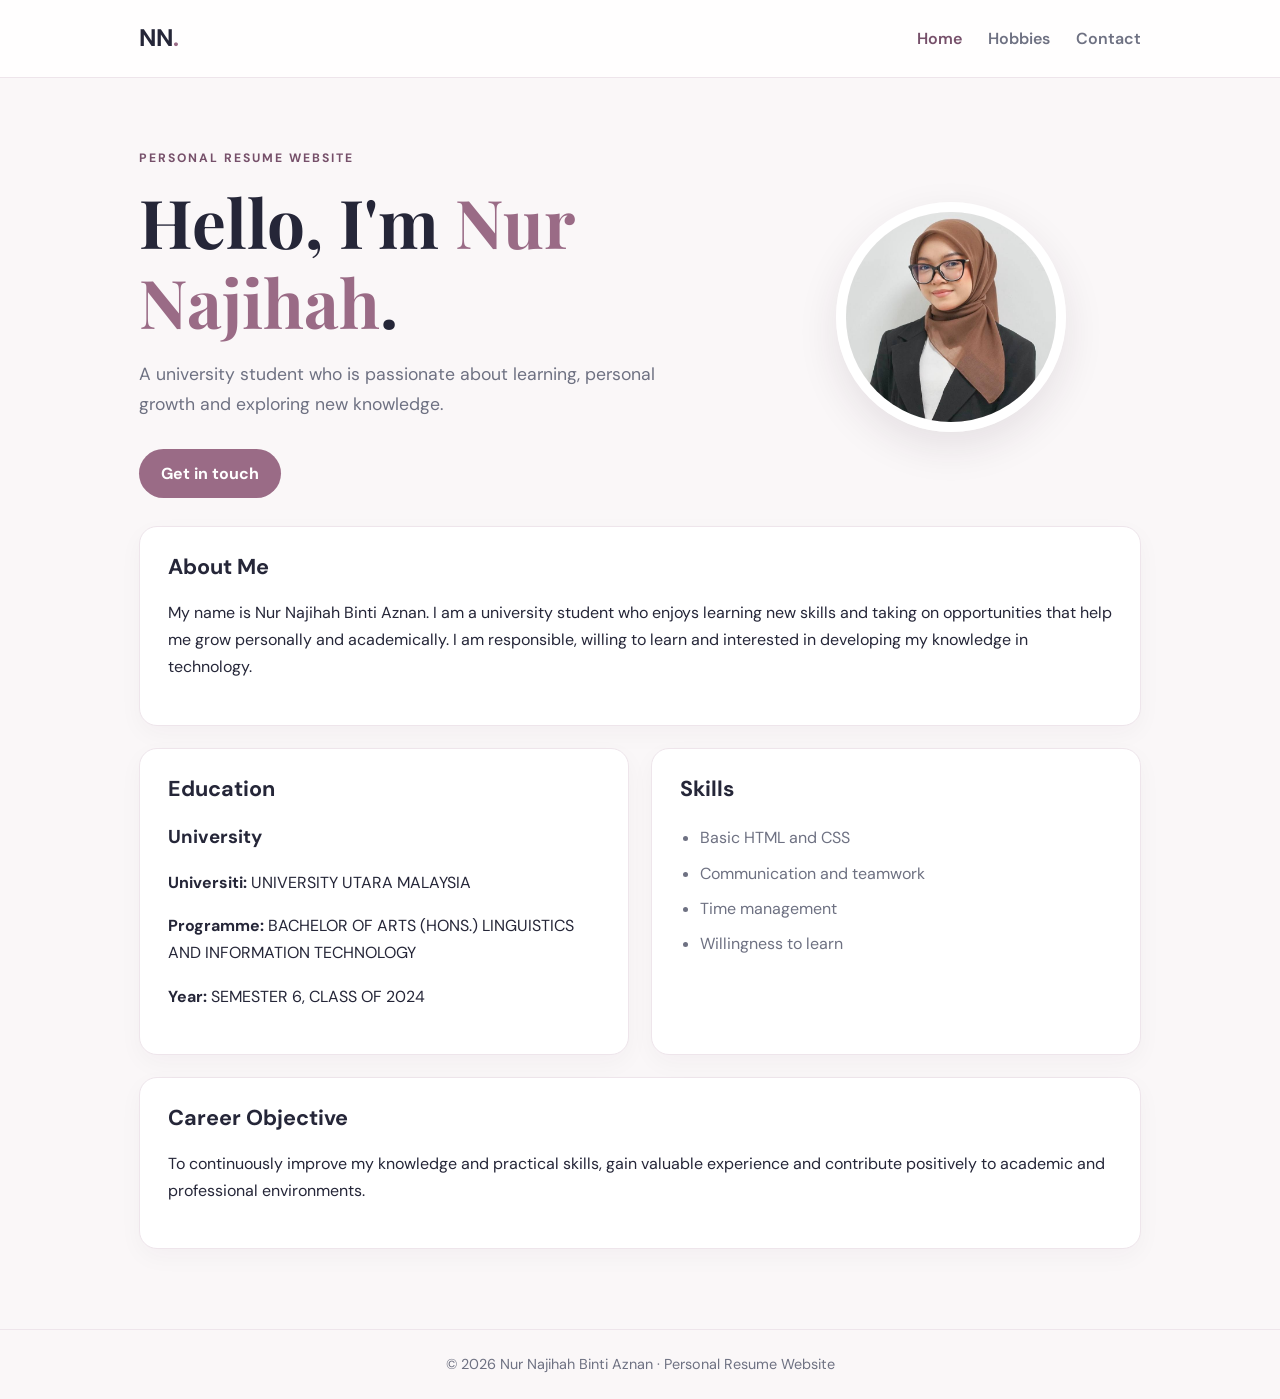
==== index.html @ aa9936a0 "Initial resume site" ====
<!DOCTYPE html>
<html lang="en">
<head>
  <meta charset="UTF-8">
  <meta name="viewport" content="width=device-width, initial-scale=1.0">
  <title>Nur Najihah | Home</title>
  <link rel="stylesheet" href="style.css">
</head>
<body>
  <header class="site-header">
    <nav class="navbar">
      <a class="brand" href="index.html">NN<span>.</span></a>
      <div class="nav-links">
        <a class="active" href="index.html">Home</a>
        <a href="hobbies.html">Hobbies</a>
        <a href="contact.html">Contact</a>
      </div>
    </nav>
  </header>

  <main class="container">
    <section class="hero">
      <div class="hero-text">
        <p class="eyebrow">PERSONAL RESUME WEBSITE</p>
        <h1>Hello, I'm <span>Nur Najihah</span>.</h1>
        <p class="lead">A university student who is passionate about learning, personal growth and exploring new knowledge.</p>
        <a class="button" href="contact.html">Get in touch</a>
      </div>
      <img class="profile-photo" src="najihah.jpg.jpg" alt="Photo of Nur Najihah">
    </section>

    <section class="card">
      <h2>About Me</h2>
      <p>My name is Nur Najihah Binti Aznan. I am a university student who enjoys learning new skills and taking on opportunities that help me grow personally and academically. I am responsible, willing to learn and interested in developing my knowledge in technology.</p>
    </section>

    <section class="two-column">
      <div class="card">
        <h2>Education</h2>
        <h3>University</h3>
        <p><strong>Universiti:</strong> UNIVERSITY UTARA MALAYSIA</p>
        <p><strong>Programme:</strong> BACHELOR OF ARTS (HONS.) LINGUISTICS AND INFORMATION TECHNOLOGY</p>
        <p><strong>Year:</strong> SEMESTER 6, CLASS OF 2024</p>
      </div>
      <div class="card">
        <h2>Skills</h2>
        <ul class="styled-list">
          <li>Basic HTML and CSS</li>
          <li>Communication and teamwork</li>
          <li>Time management</li>
          <li>Willingness to learn</li>
        </ul>
      </div>
    </section>

    <section class="card">
      <h2>Career Objective</h2>
      <p>To continuously improve my knowledge and practical skills, gain valuable experience and contribute positively to academic and professional environments.</p>
    </section>
  </main>

  <footer>© 2026 Nur Najihah Binti Aznan · Personal Resume Website</footer>
</body>
</html>
---- style.css ----
@import url('https://fonts.googleapis.com/css2?family=DM+Sans:wght@400;500;600;700&family=Playfair+Display:wght@600;700&display=swap');

:root {
  --ink: #252638;
  --muted: #6e7182;
  --accent: #9a6b86;
  --accent-dark: #76506a;
  --paper: #faf7f8;
  --white: #ffffff;
  --line: #eee5eb;
}

* { box-sizing: border-box; }
body {
  margin: 0;
  background: var(--paper);
  color: var(--ink);
  font-family: 'DM Sans', sans-serif;
  line-height: 1.7;
}
.site-header {
  background: rgba(255,255,255,.92);
  border-bottom: 1px solid var(--line);
}
.navbar {
  max-width: 1050px;
  margin: auto;
  padding: 18px 24px;
  display: flex;
  justify-content: space-between;
  align-items: center;
}
.brand {
  color: var(--ink);
  font-weight: 700;
  font-size: 1.5rem;
  text-decoration: none;
}
.brand span, h1 span { color: var(--accent); }
.nav-links { display: flex; gap: 26px; }
.nav-links a {
  color: var(--muted);
  text-decoration: none;
  font-weight: 600;
}
.nav-links a:hover, .nav-links a.active { color: var(--accent-dark); }
.container { max-width: 1050px; margin: auto; padding: 58px 24px; }
.hero {
  display: grid;
  grid-template-columns: 1.5fr 1fr;
  align-items: center;
  gap: 50px;
  min-height: 350px;
  margin-bottom: 28px;
}
.eyebrow {
  color: var(--accent-dark);
  letter-spacing: 2px;
  font-size: .76rem;
  font-weight: 700;
}
h1, h2 { line-height: 1.2; }
h1 {
  font-family: 'Playfair Display', serif;
  font-size: clamp(2.5rem, 6vw, 4.2rem);
  margin: 10px 0 16px;
}
h2 { font-size: 1.35rem; margin-top: 0; }
h3 { margin-bottom: 6px; }
.lead { color: var(--muted); font-size: 1.1rem; max-width: 620px; }
.profile-placeholder {
  width: 230px;
  height: 230px;
  border-radius: 50%;
  background: #eadce5;
  border: 10px solid var(--white);
  box-shadow: 0 15px 40px rgba(50,30,45,.10);
  margin: auto;
  display: flex;
  flex-direction: column;
  align-items: center;
  justify-content: center;
  color: var(--accent-dark);
}
.profile-placeholder span { font: 700 4rem 'Playfair Display', serif; }
.profile-placeholder small { font-size: .75rem; }
.card {
  background: var(--white);
  border: 1px solid var(--line);
  border-radius: 18px;
  padding: 28px;
  margin: 22px 0;
  box-shadow: 0 8px 25px rgba(50,30,45,.035);
}
.two-column, .hobby-grid {
  display: grid;
  grid-template-columns: repeat(2, 1fr);
  gap: 22px;
}
.two-column .card { margin: 0; }
.styled-list { padding-left: 20px; color: var(--muted); }
.styled-list li { padding: 4px 0; }
.button {
  display: inline-block;
  background: var(--accent);
  color: white;
  padding: 11px 22px;
  border-radius: 30px;
  text-decoration: none;
  font-weight: 700;
  margin-top: 12px;
}
.button:hover { background: var(--accent-dark); }
.page-content { min-height: 72vh; }
.hobby-grid { margin-top: 30px; }
.hobby-card { margin: 0; }
.icon { font-size: 2rem; margin-bottom: 12px; }
.contact-card { max-width: 650px; }
.note { color: var(--muted); font-size: .9rem; }
footer {
  text-align: center;
  padding: 22px;
  color: var(--muted);
  border-top: 1px solid var(--line);
  font-size: .9rem;
}
@media (max-width: 700px) {
  .navbar { flex-direction: column; gap: 10px; }
  .nav-links { gap: 18px; }
  .hero { grid-template-columns: 1fr; text-align: center; gap: 25px; }
  .hero-text .lead { margin-left: auto; margin-right: auto; }
  .two-column, .hobby-grid { grid-template-columns: 1fr; }
  .container { padding: 38px 18px; }
}
.profile-photo {
    width: 230px;
    height: 230px;
    border-radius: 50%;
    object-fit: cover;
    border: 10px solid white;
    box-shadow: 0 15px 40px rgba(50,30,45,.10);
    display: block;
    margin: auto;
}
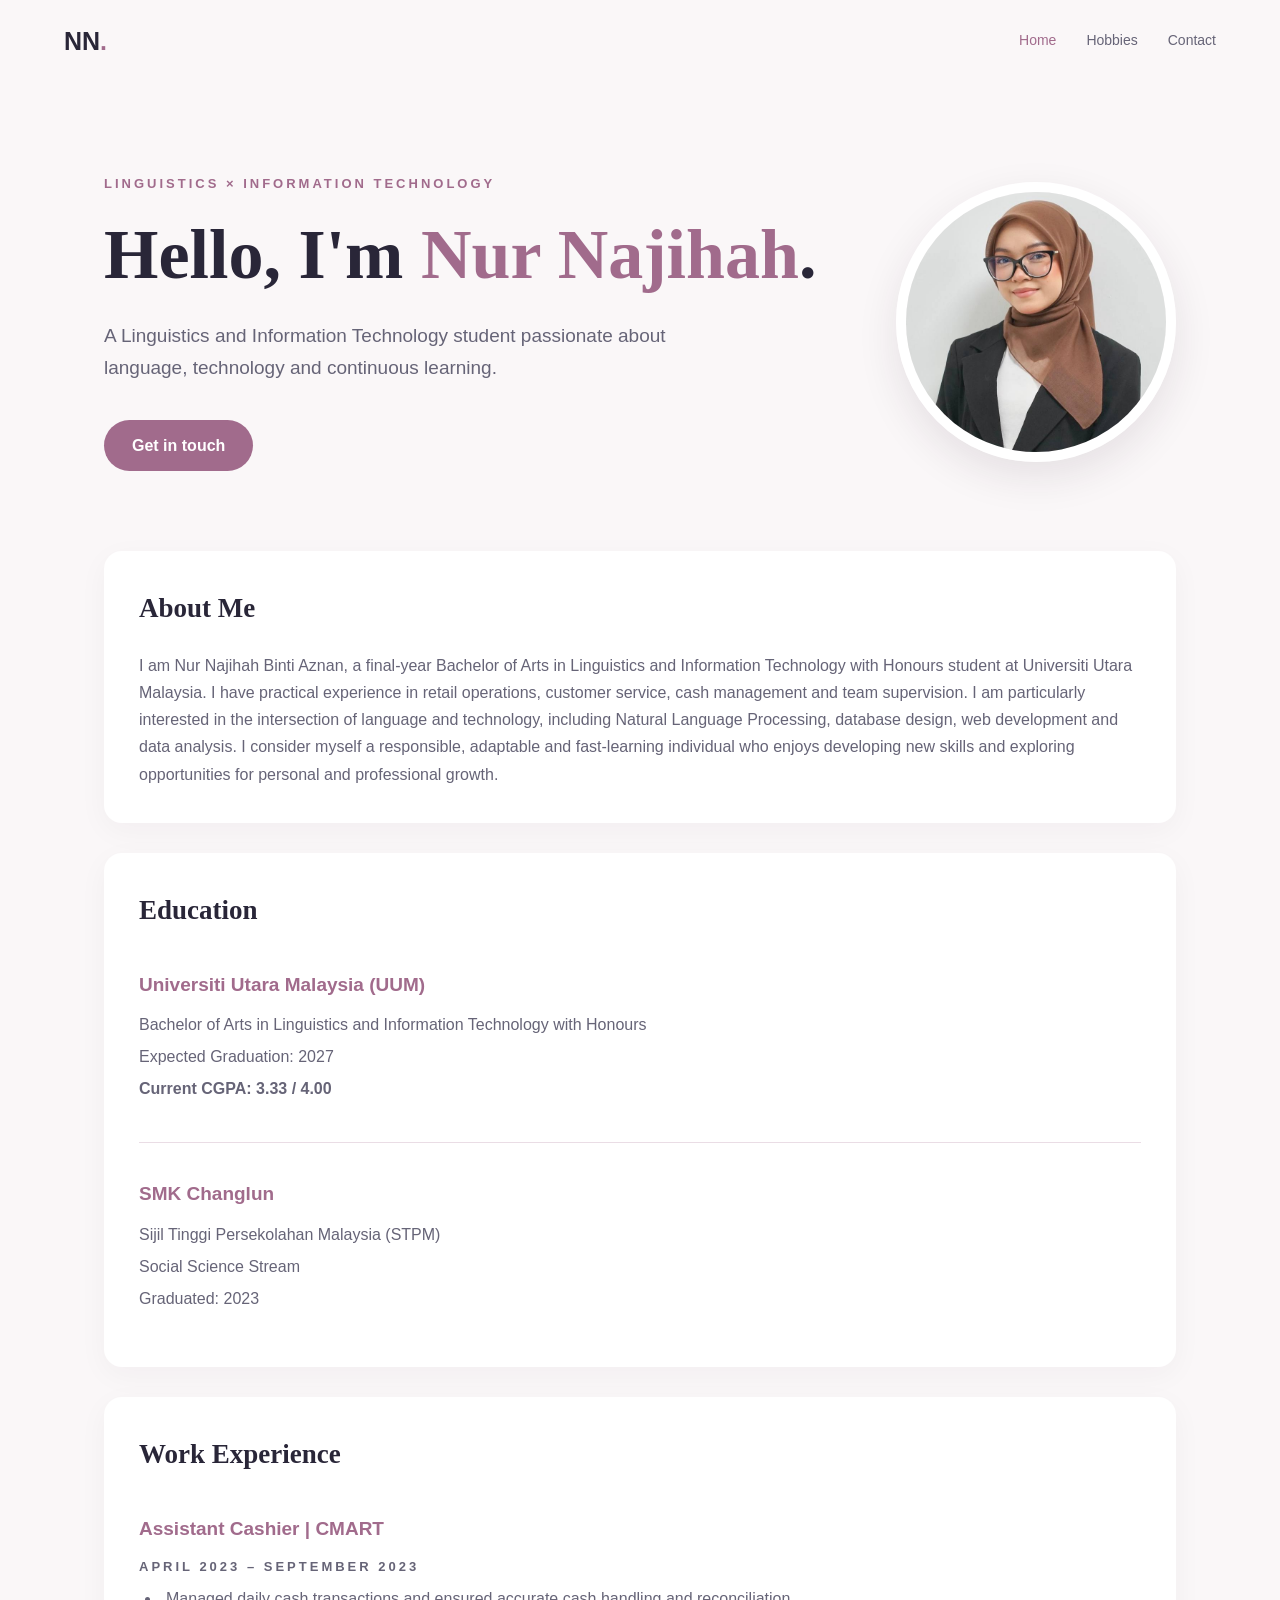
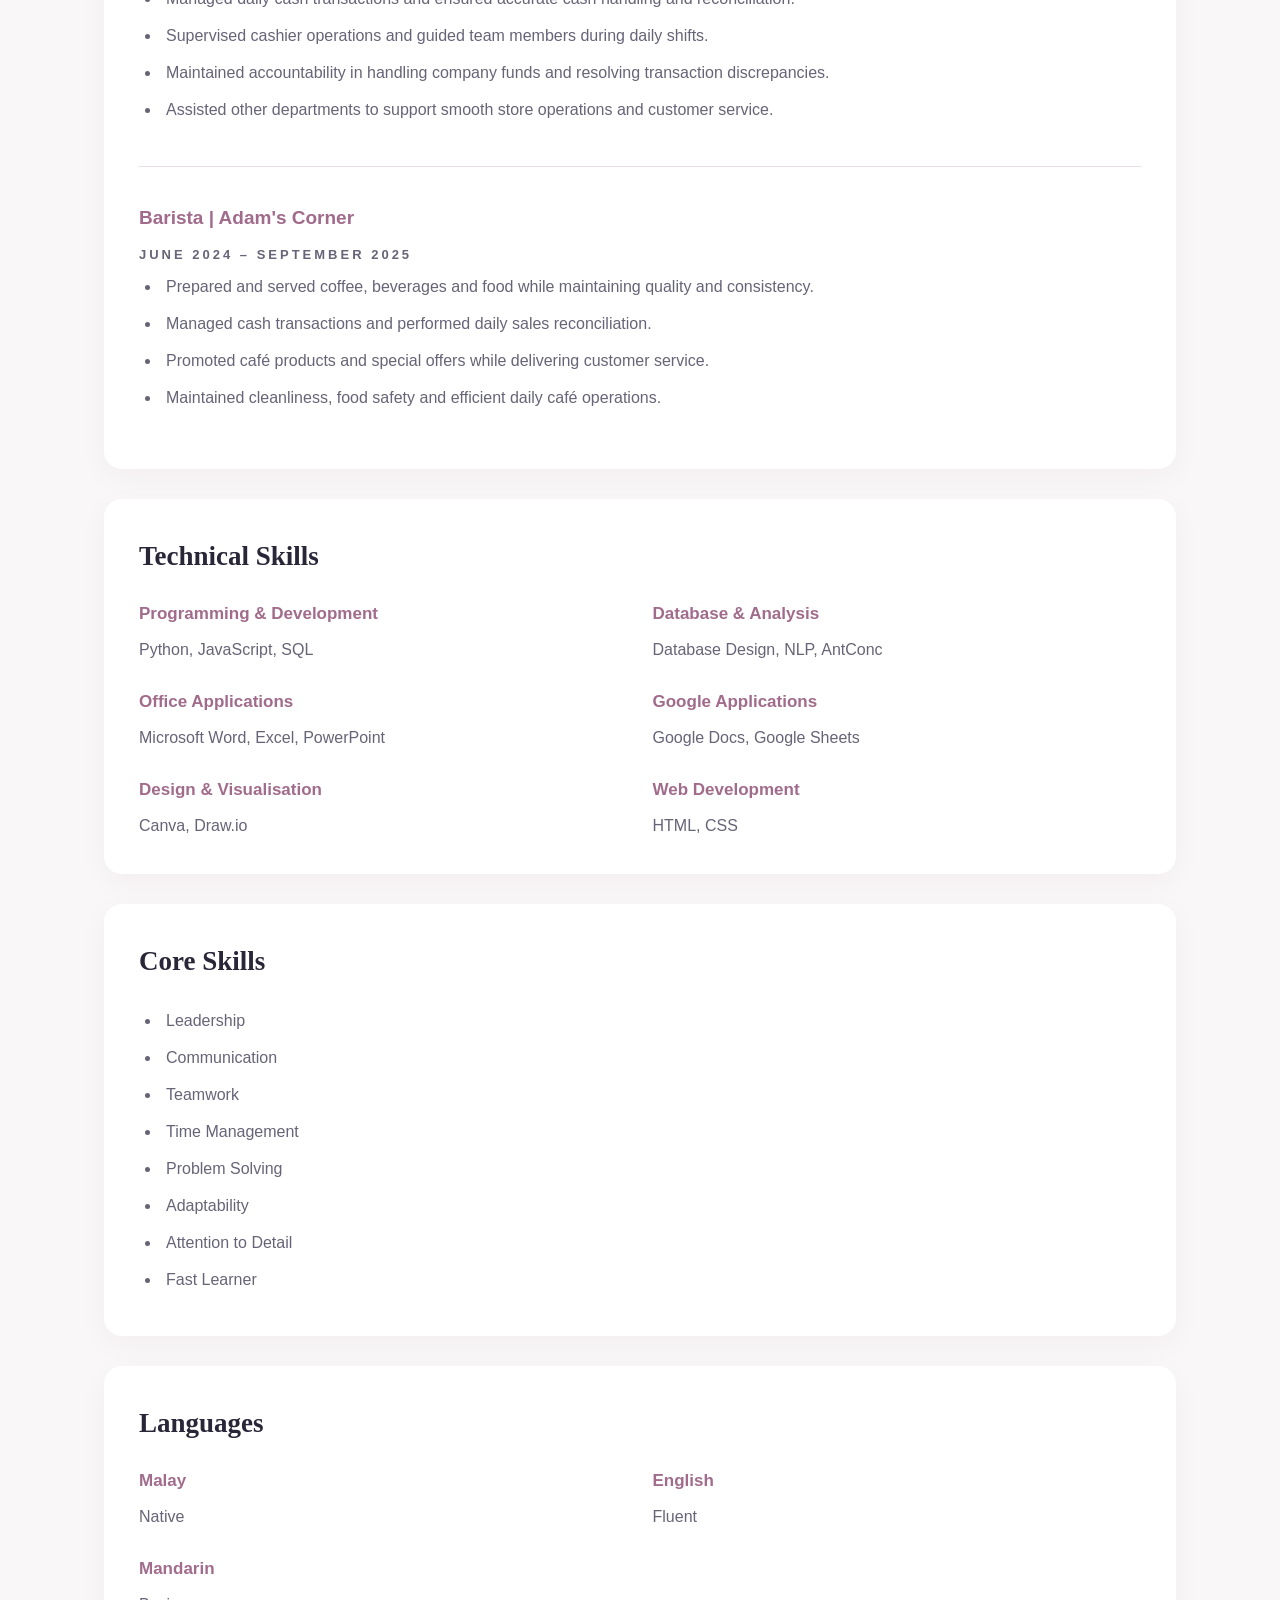
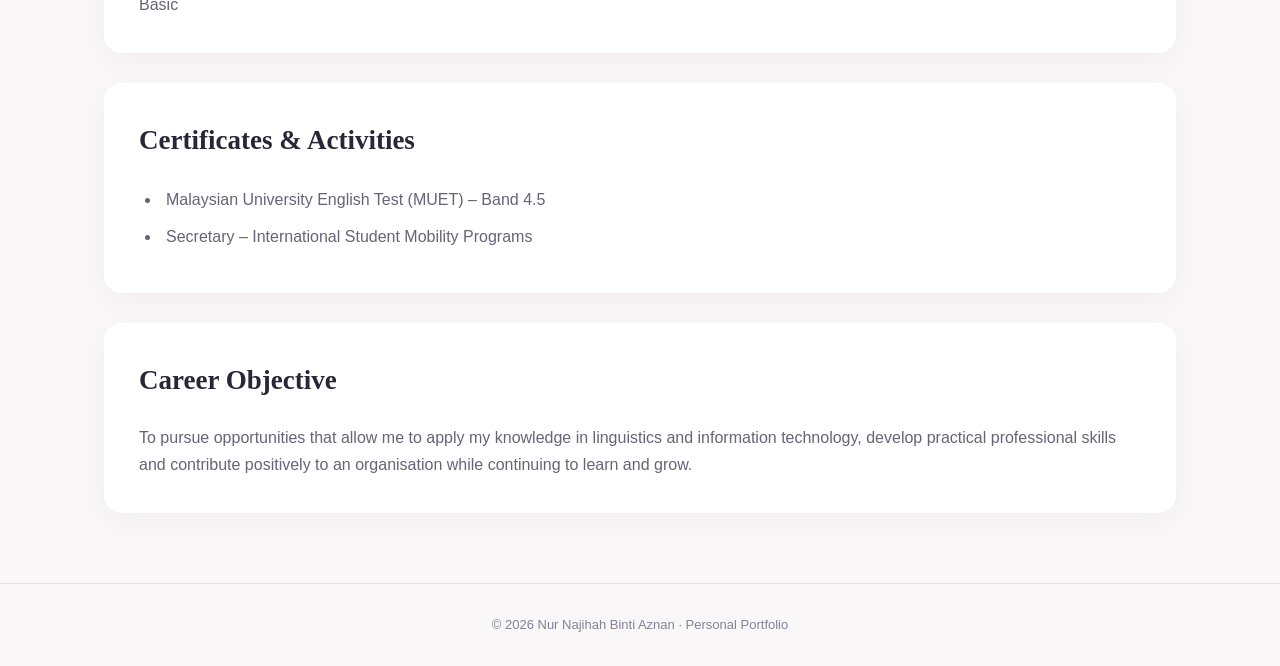
==== commit 28ef404e: "Update personal portfolio README" ====
--- a/index.html
+++ b/index.html
@@ -1,64 +1,309 @@
 <!DOCTYPE html>
 <html lang="en">
 <head>
-  <meta charset="UTF-8">
-  <meta name="viewport" content="width=device-width, initial-scale=1.0">
-  <title>Nur Najihah | Home</title>
-  <link rel="stylesheet" href="style.css">
+    <meta charset="UTF-8">
+    <meta name="viewport" content="width=device-width, initial-scale=1.0">
+    <title>Nur Najihah | Personal Portfolio</title>
+    <link rel="stylesheet" href="style.css">
 </head>
+
 <body>
-  <header class="site-header">
+
+<header class="site-header">
     <nav class="navbar">
-      <a class="brand" href="index.html">NN<span>.</span></a>
-      <div class="nav-links">
-        <a class="active" href="index.html">Home</a>
-        <a href="hobbies.html">Hobbies</a>
-        <a href="contact.html">Contact</a>
-      </div>
+        <a class="brand" href="index.html">NN<span>.</span></a>
+
+        <div class="nav-links">
+            <a class="active" href="index.html">Home</a>
+            <a href="hobbies.html">Hobbies</a>
+            <a href="contact.html">Contact</a>
+        </div>
     </nav>
-  </header>
-
-  <main class="container">
+</header>
+
+<main class="container">
+
+    <!-- HERO SECTION -->
     <section class="hero">
-      <div class="hero-text">
-        <p class="eyebrow">PERSONAL RESUME WEBSITE</p>
-        <h1>Hello, I'm <span>Nur Najihah</span>.</h1>
-        <p class="lead">A university student who is passionate about learning, personal growth and exploring new knowledge.</p>
-        <a class="button" href="contact.html">Get in touch</a>
-      </div>
-      <img class="profile-photo" src="najihah.jpg.jpg" alt="Photo of Nur Najihah">
-    </section>
-
-    <section class="card">
-      <h2>About Me</h2>
-      <p>My name is Nur Najihah Binti Aznan. I am a university student who enjoys learning new skills and taking on opportunities that help me grow personally and academically. I am responsible, willing to learn and interested in developing my knowledge in technology.</p>
-    </section>
-
-    <section class="two-column">
-      <div class="card">
+
+        <div class="hero-text">
+            <p class="eyebrow">LINGUISTICS × INFORMATION TECHNOLOGY</p>
+
+            <h1>Hello, I'm <span>Nur Najihah</span>.</h1>
+
+            <p class="lead">
+                A Linguistics and Information Technology student
+                passionate about language, technology and continuous learning.
+            </p>
+
+            <a class="button" href="contact.html">Get in touch</a>
+        </div>
+
+        <img class="profile-photo"
+             src="najihah.jpg.jpg"
+             alt="Photo of Nur Najihah">
+
+    </section>
+
+
+    <!-- ABOUT ME -->
+    <section class="card">
+
+        <h2>About Me</h2>
+
+        <p>
+            I am Nur Najihah Binti Aznan, a final-year Bachelor of Arts
+            in Linguistics and Information Technology with Honours
+            student at Universiti Utara Malaysia.
+
+            I have practical experience in retail operations,
+            customer service, cash management and team supervision.
+
+            I am particularly interested in the intersection of
+            language and technology, including Natural Language
+            Processing, database design, web development and data analysis.
+
+            I consider myself a responsible, adaptable and fast-learning
+            individual who enjoys developing new skills and exploring
+            opportunities for personal and professional growth.
+        </p>
+
+    </section>
+
+
+    <!-- EDUCATION -->
+    <section class="card">
+
         <h2>Education</h2>
-        <h3>University</h3>
-        <p><strong>Universiti:</strong> UNIVERSITY UTARA MALAYSIA</p>
-        <p><strong>Programme:</strong> BACHELOR OF ARTS (HONS.) LINGUISTICS AND INFORMATION TECHNOLOGY</p>
-        <p><strong>Year:</strong> SEMESTER 6, CLASS OF 2024</p>
-      </div>
-      <div class="card">
-        <h2>Skills</h2>
+
+        <div class="education-item">
+            <h3>Universiti Utara Malaysia (UUM)</h3>
+
+            <p>
+                Bachelor of Arts in Linguistics and Information
+                Technology with Honours
+            </p>
+
+            <p>Expected Graduation: 2027</p>
+
+            <p><strong>Current CGPA: 3.33 / 4.00</strong></p>
+        </div>
+
+        <hr>
+
+        <div class="education-item">
+            <h3>SMK Changlun</h3>
+
+            <p>Sijil Tinggi Persekolahan Malaysia (STPM)</p>
+
+            <p>Social Science Stream</p>
+
+            <p>Graduated: 2023</p>
+        </div>
+
+    </section>
+
+
+    <!-- WORK EXPERIENCE -->
+    <section class="card">
+
+        <h2>Work Experience</h2>
+
+        <div class="experience-item">
+
+            <h3>Assistant Cashier | CMART</h3>
+
+            <p class="eyebrow">APRIL 2023 – SEPTEMBER 2023</p>
+
+            <ul class="styled-list">
+                <li>
+                    Managed daily cash transactions and ensured
+                    accurate cash handling and reconciliation.
+                </li>
+
+                <li>
+                    Supervised cashier operations and guided
+                    team members during daily shifts.
+                </li>
+
+                <li>
+                    Maintained accountability in handling company
+                    funds and resolving transaction discrepancies.
+                </li>
+
+                <li>
+                    Assisted other departments to support smooth
+                    store operations and customer service.
+                </li>
+            </ul>
+
+        </div>
+
+        <hr>
+
+        <div class="experience-item">
+
+            <h3>Barista | Adam's Corner</h3>
+
+            <p class="eyebrow">JUNE 2024 – SEPTEMBER 2025</p>
+
+            <ul class="styled-list">
+                <li>
+                    Prepared and served coffee, beverages and food
+                    while maintaining quality and consistency.
+                </li>
+
+                <li>
+                    Managed cash transactions and performed
+                    daily sales reconciliation.
+                </li>
+
+                <li>
+                    Promoted café products and special offers
+                    while delivering customer service.
+                </li>
+
+                <li>
+                    Maintained cleanliness, food safety and
+                    efficient daily café operations.
+                </li>
+            </ul>
+
+        </div>
+
+    </section>
+
+
+    <!-- TECHNICAL SKILLS -->
+    <section class="card">
+
+        <h2>Technical Skills</h2>
+
+        <div class="two-column">
+
+            <div>
+                <h3>Programming & Development</h3>
+                <p>Python, JavaScript, SQL</p>
+            </div>
+
+            <div>
+                <h3>Database & Analysis</h3>
+                <p>Database Design, NLP, AntConc</p>
+            </div>
+
+            <div>
+                <h3>Office Applications</h3>
+                <p>Microsoft Word, Excel, PowerPoint</p>
+            </div>
+
+            <div>
+                <h3>Google Applications</h3>
+                <p>Google Docs, Google Sheets</p>
+            </div>
+
+            <div>
+                <h3>Design & Visualisation</h3>
+                <p>Canva, Draw.io</p>
+            </div>
+
+            <div>
+                <h3>Web Development</h3>
+                <p>HTML, CSS</p>
+            </div>
+
+        </div>
+
+    </section>
+
+
+    <!-- CORE SKILLS -->
+    <section class="card">
+
+        <h2>Core Skills</h2>
+
         <ul class="styled-list">
-          <li>Basic HTML and CSS</li>
-          <li>Communication and teamwork</li>
-          <li>Time management</li>
-          <li>Willingness to learn</li>
+            <li>Leadership</li>
+            <li>Communication</li>
+            <li>Teamwork</li>
+            <li>Time Management</li>
+            <li>Problem Solving</li>
+            <li>Adaptability</li>
+            <li>Attention to Detail</li>
+            <li>Fast Learner</li>
         </ul>
-      </div>
-    </section>
-
-    <section class="card">
-      <h2>Career Objective</h2>
-      <p>To continuously improve my knowledge and practical skills, gain valuable experience and contribute positively to academic and professional environments.</p>
-    </section>
-  </main>
-
-  <footer>© 2026 Nur Najihah Binti Aznan · Personal Resume Website</footer>
+
+    </section>
+
+
+    <!-- LANGUAGES -->
+    <section class="card">
+
+        <h2>Languages</h2>
+
+        <div class="two-column">
+
+            <div>
+                <h3>Malay</h3>
+                <p>Native</p>
+            </div>
+
+            <div>
+                <h3>English</h3>
+                <p>Fluent</p>
+            </div>
+
+            <div>
+                <h3>Mandarin</h3>
+                <p>Basic</p>
+            </div>
+
+        </div>
+
+    </section>
+
+
+    <!-- ACHIEVEMENTS -->
+    <section class="card">
+
+        <h2>Certificates & Activities</h2>
+
+        <ul class="styled-list">
+
+            <li>
+                Malaysian University English Test (MUET)
+                – Band 4.5
+            </li>
+
+            <li>
+                Secretary – International Student Mobility Programs
+            </li>
+
+        </ul>
+
+    </section>
+
+
+    <!-- CAREER OBJECTIVE -->
+    <section class="card">
+
+        <h2>Career Objective</h2>
+
+        <p>
+            To pursue opportunities that allow me to apply my
+            knowledge in linguistics and information technology,
+            develop practical professional skills and contribute
+            positively to an organisation while continuing to learn
+            and grow.
+        </p>
+
+    </section>
+
+</main>
+
+
+<footer>
+    © 2026 Nur Najihah Binti Aznan · Personal Portfolio
+</footer>
+
 </body>
 </html>
--- a/style.css
+++ b/style.css
@@ -1,144 +1,263 @@
-@import url('https://fonts.googleapis.com/css2?family=DM+Sans:wght@400;500;600;700&family=Playfair+Display:wght@600;700&display=swap');
-
-:root {
-  --ink: #252638;
-  --muted: #6e7182;
-  --accent: #9a6b86;
-  --accent-dark: #76506a;
-  --paper: #faf7f8;
-  --white: #ffffff;
-  --line: #eee5eb;
-}
-
-* { box-sizing: border-box; }
+/* GENERAL STYLING */
+
+* {
+    margin: 0;
+    padding: 0;
+    box-sizing: border-box;
+}
+
 body {
-  margin: 0;
-  background: var(--paper);
-  color: var(--ink);
-  font-family: 'DM Sans', sans-serif;
-  line-height: 1.7;
-}
+    font-family: Arial, sans-serif;
+    background: #faf7f8;
+    color: #292638;
+    line-height: 1.7;
+}
+
+/* HEADER */
+
 .site-header {
-  background: rgba(255,255,255,.92);
-  border-bottom: 1px solid var(--line);
-}
+    padding: 20px 5%;
+    background: #faf7f8;
+}
+
 .navbar {
-  max-width: 1050px;
-  margin: auto;
-  padding: 18px 24px;
-  display: flex;
-  justify-content: space-between;
-  align-items: center;
-}
+    display: flex;
+    justify-content: space-between;
+    align-items: center;
+}
+
 .brand {
-  color: var(--ink);
-  font-weight: 700;
-  font-size: 1.5rem;
-  text-decoration: none;
-}
-.brand span, h1 span { color: var(--accent); }
-.nav-links { display: flex; gap: 26px; }
+    font-size: 25px;
+    font-weight: bold;
+    color: #292638;
+    text-decoration: none;
+}
+
+.brand span {
+    color: #a16b8c;
+}
+
+.nav-links {
+    display: flex;
+    gap: 30px;
+}
+
 .nav-links a {
-  color: var(--muted);
-  text-decoration: none;
-  font-weight: 600;
-}
-.nav-links a:hover, .nav-links a.active { color: var(--accent-dark); }
-.container { max-width: 1050px; margin: auto; padding: 58px 24px; }
+    text-decoration: none;
+    color: #666477;
+    font-size: 14px;
+    transition: 0.3s;
+}
+
+.nav-links a:hover,
+.nav-links a.active {
+    color: #a16b8c;
+}
+
+/* MAIN CONTAINER */
+
+.container {
+    max-width: 1200px;
+    margin: auto;
+    padding: 40px 5%;
+}
+
+/* HERO SECTION */
+
 .hero {
-  display: grid;
-  grid-template-columns: 1.5fr 1fr;
-  align-items: center;
-  gap: 50px;
-  min-height: 350px;
-  margin-bottom: 28px;
-}
+    display: flex;
+    align-items: center;
+    justify-content: space-between;
+    gap: 50px;
+    padding: 50px 0 80px;
+}
+
+.hero-text {
+    flex: 1;
+}
+
 .eyebrow {
-  color: var(--accent-dark);
-  letter-spacing: 2px;
-  font-size: .76rem;
-  font-weight: 700;
-}
-h1, h2 { line-height: 1.2; }
-h1 {
-  font-family: 'Playfair Display', serif;
-  font-size: clamp(2.5rem, 6vw, 4.2rem);
-  margin: 10px 0 16px;
-}
-h2 { font-size: 1.35rem; margin-top: 0; }
-h3 { margin-bottom: 6px; }
-.lead { color: var(--muted); font-size: 1.1rem; max-width: 620px; }
-.profile-placeholder {
-  width: 230px;
-  height: 230px;
-  border-radius: 50%;
-  background: #eadce5;
-  border: 10px solid var(--white);
-  box-shadow: 0 15px 40px rgba(50,30,45,.10);
-  margin: auto;
-  display: flex;
-  flex-direction: column;
-  align-items: center;
-  justify-content: center;
-  color: var(--accent-dark);
-}
-.profile-placeholder span { font: 700 4rem 'Playfair Display', serif; }
-.profile-placeholder small { font-size: .75rem; }
-.card {
-  background: var(--white);
-  border: 1px solid var(--line);
-  border-radius: 18px;
-  padding: 28px;
-  margin: 22px 0;
-  box-shadow: 0 8px 25px rgba(50,30,45,.035);
-}
-.two-column, .hobby-grid {
-  display: grid;
-  grid-template-columns: repeat(2, 1fr);
-  gap: 22px;
-}
-.two-column .card { margin: 0; }
-.styled-list { padding-left: 20px; color: var(--muted); }
-.styled-list li { padding: 4px 0; }
+    color: #a16b8c;
+    font-size: 13px;
+    font-weight: bold;
+    letter-spacing: 3px;
+    margin-bottom: 20px;
+}
+
+.hero h1 {
+    font-family: Georgia, serif;
+    font-size: 70px;
+    line-height: 1.15;
+    margin-bottom: 25px;
+}
+
+.hero h1 span {
+    color: #a16b8c;
+}
+
+.lead {
+    color: #666477;
+    font-size: 19px;
+    max-width: 650px;
+    margin-bottom: 35px;
+}
+
+/* BUTTON */
+
 .button {
-  display: inline-block;
-  background: var(--accent);
-  color: white;
-  padding: 11px 22px;
-  border-radius: 30px;
-  text-decoration: none;
-  font-weight: 700;
-  margin-top: 12px;
-}
-.button:hover { background: var(--accent-dark); }
-.page-content { min-height: 72vh; }
-.hobby-grid { margin-top: 30px; }
-.hobby-card { margin: 0; }
-.icon { font-size: 2rem; margin-bottom: 12px; }
-.contact-card { max-width: 650px; }
-.note { color: var(--muted); font-size: .9rem; }
-footer {
-  text-align: center;
-  padding: 22px;
-  color: var(--muted);
-  border-top: 1px solid var(--line);
-  font-size: .9rem;
-}
-@media (max-width: 700px) {
-  .navbar { flex-direction: column; gap: 10px; }
-  .nav-links { gap: 18px; }
-  .hero { grid-template-columns: 1fr; text-align: center; gap: 25px; }
-  .hero-text .lead { margin-left: auto; margin-right: auto; }
-  .two-column, .hobby-grid { grid-template-columns: 1fr; }
-  .container { padding: 38px 18px; }
-}
+    display: inline-block;
+    background: #a16b8c;
+    color: white;
+    padding: 12px 28px;
+    border-radius: 40px;
+    text-decoration: none;
+    font-weight: bold;
+    transition: 0.3s;
+}
+
+.button:hover {
+    background: #80516e;
+    transform: translateY(-3px);
+}
+
+/* PROFILE PHOTO */
+
 .profile-photo {
-    width: 230px;
-    height: 230px;
+    width: 280px;
+    height: 280px;
     border-radius: 50%;
     object-fit: cover;
     border: 10px solid white;
     box-shadow: 0 15px 40px rgba(50,30,45,.10);
-    display: block;
-    margin: auto;
+}
+
+/* CONTENT CARDS */
+
+.card {
+    background: white;
+    padding: 35px;
+    border-radius: 18px;
+    margin-bottom: 30px;
+    box-shadow: 0 8px 30px rgba(50,30,45,.04);
+}
+
+.card h2 {
+    font-family: Georgia, serif;
+    color: #292638;
+    font-size: 27px;
+    margin-bottom: 20px;
+}
+
+.card h3 {
+    color: #a16b8c;
+    margin-bottom: 10px;
+}
+
+.card p {
+    color: #666477;
+}
+
+/* EDUCATION AND EXPERIENCE */
+
+.education-item,
+.experience-item {
+    padding: 15px 0;
+}
+
+.education-item h3,
+.experience-item h3 {
+    color: #a16b8c;
+    font-size: 19px;
+}
+
+.education-item p,
+.experience-item p {
+    line-height: 1.7;
+    margin: 5px 0;
+}
+
+/* DIVIDERS */
+
+.card hr {
+    border: none;
+    border-top: 1px solid #eadde5;
+    margin: 20px 0;
+}
+
+/* LISTS */
+
+.styled-list {
+    padding-left: 22px;
+    line-height: 2;
+    color: #666477;
+}
+
+.styled-list li {
+    padding-left: 5px;
+    margin-bottom: 5px;
+}
+
+/* TWO COLUMN LAYOUT */
+
+.two-column {
+    display: grid;
+    grid-template-columns: repeat(2, 1fr);
+    gap: 25px;
+}
+
+.two-column h3 {
+    color: #a16b8c;
+    font-size: 17px;
+    margin-bottom: 7px;
+}
+
+.two-column p {
+    color: #666477;
+    line-height: 1.7;
+}
+
+/* FOOTER */
+
+footer {
+    text-align: center;
+    padding: 30px;
+    color: #888093;
+    font-size: 13px;
+    border-top: 1px solid #eadde5;
+}
+
+/* RESPONSIVE DESIGN */
+
+@media (max-width: 768px) {
+
+    .hero {
+        flex-direction: column;
+        text-align: center;
+    }
+
+    .hero h1 {
+        font-size: 48px;
+    }
+
+    .profile-photo {
+        width: 220px;
+        height: 220px;
+    }
+
+    .two-column {
+        grid-template-columns: 1fr;
+    }
+
+    .navbar {
+        flex-direction: column;
+        gap: 15px;
+    }
+
+    .nav-links {
+        gap: 18px;
+    }
+
+    .card {
+        padding: 22px;
+    }
 }
